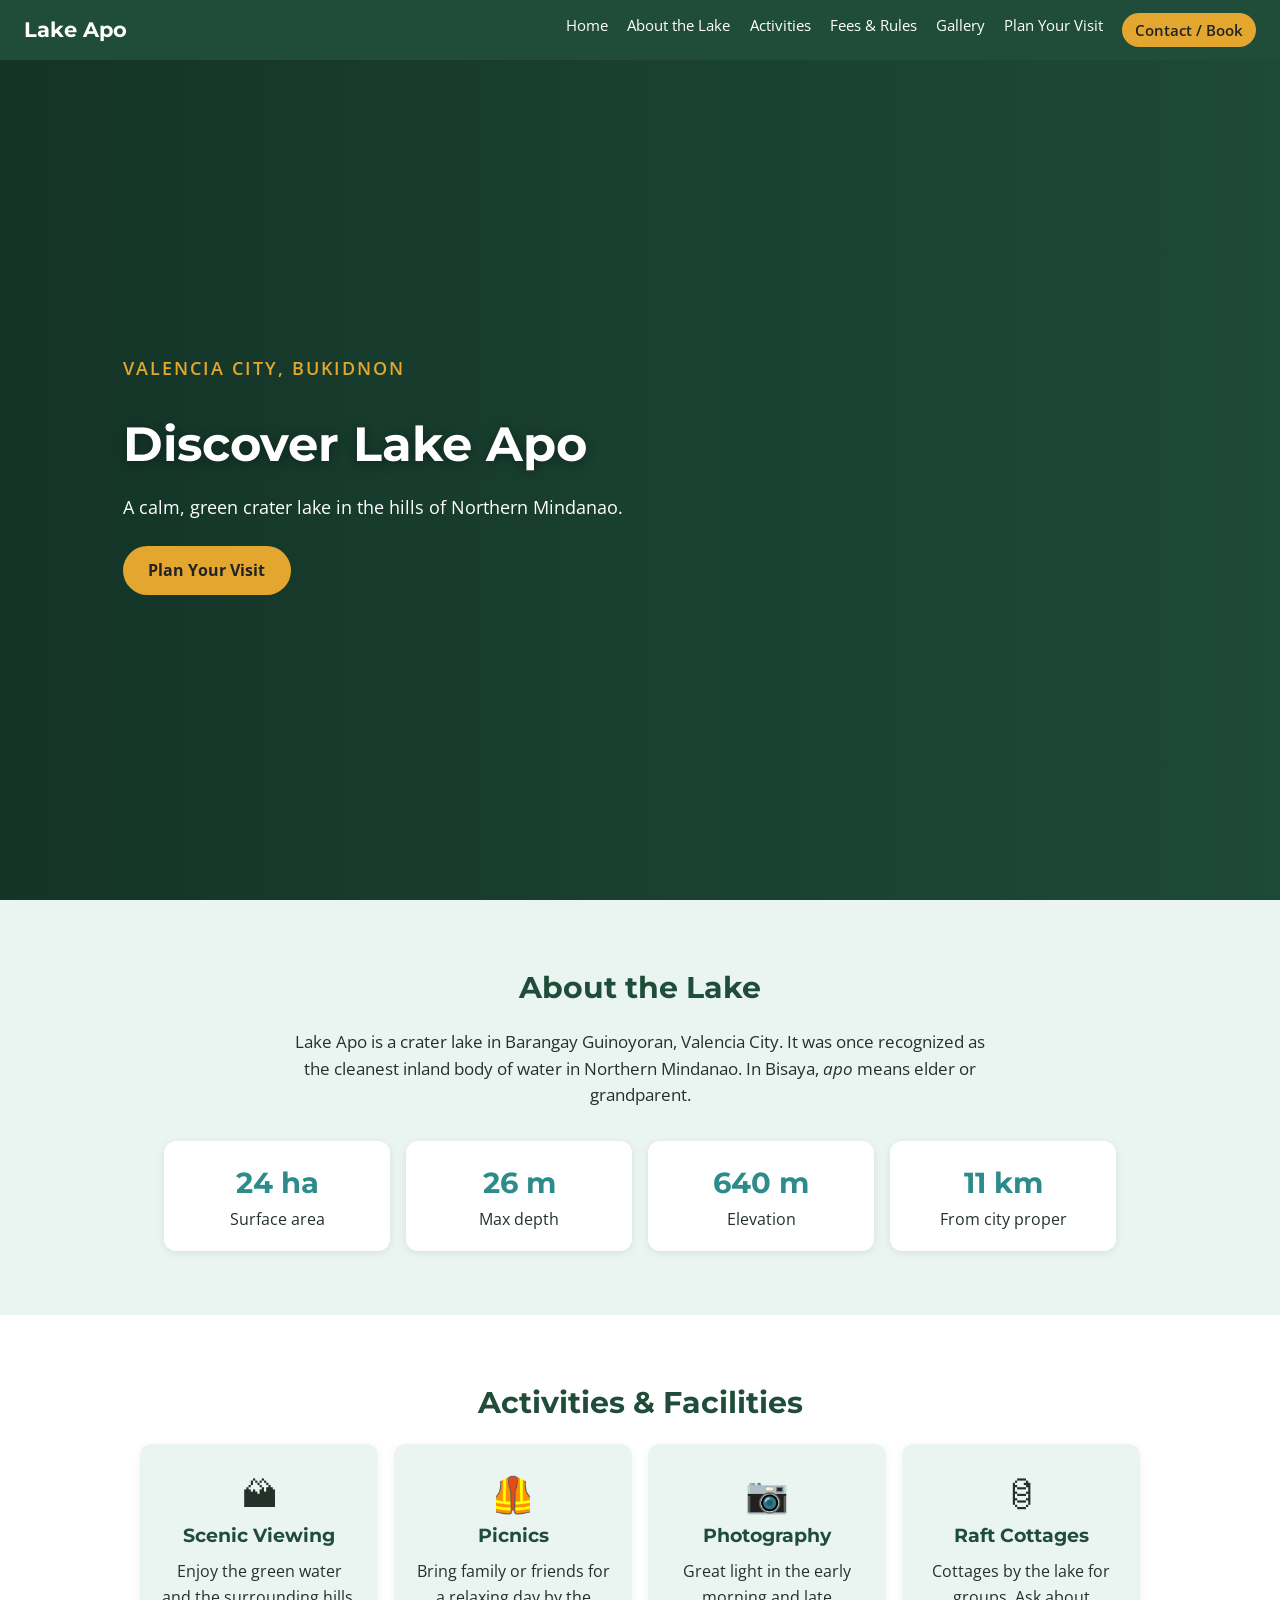
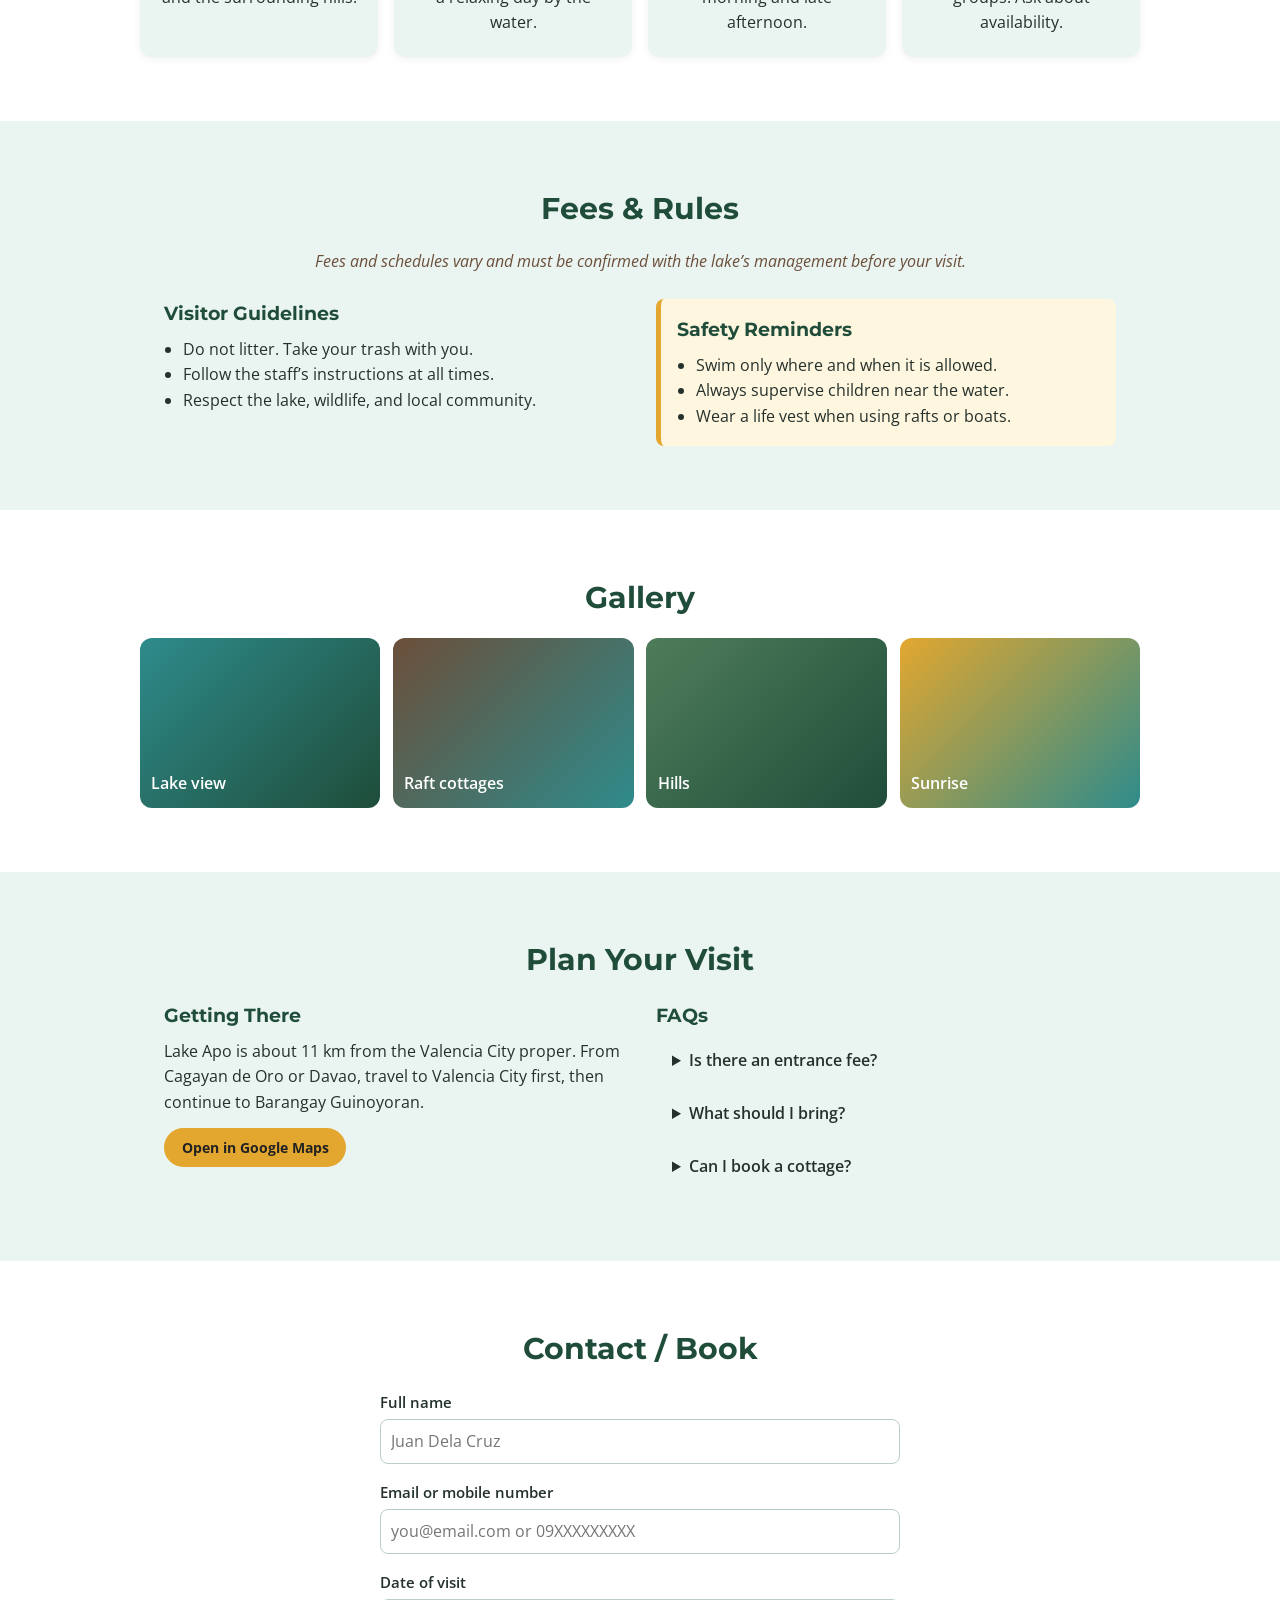
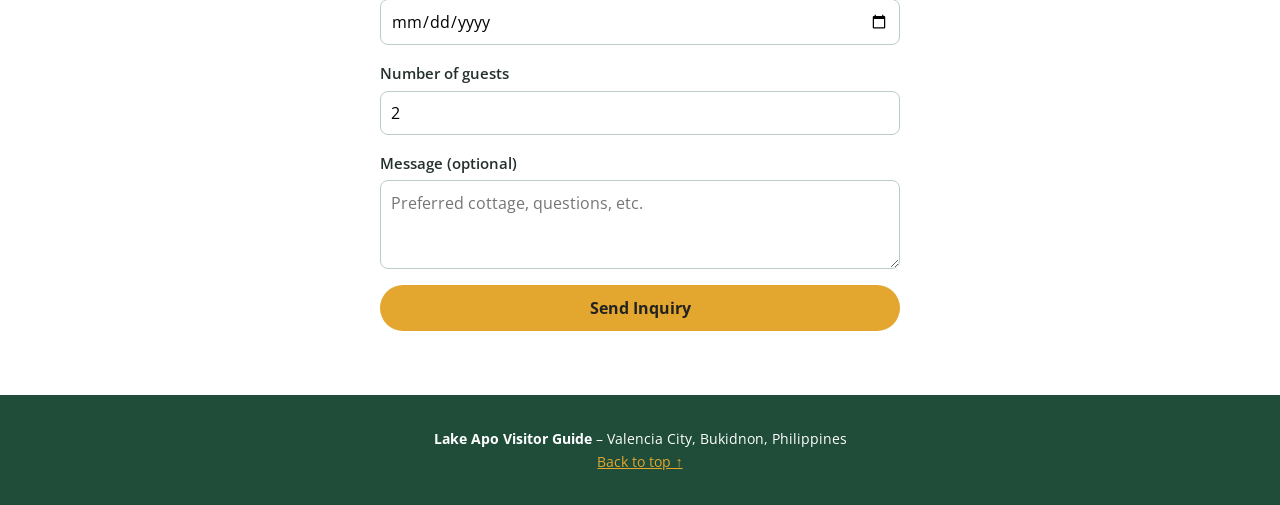
==== index.html @ c7b56034 "homepage and its css" ====
<!DOCTYPE html>
<html lang="en">
<head>
  <meta charset="UTF-8">
  <meta name="viewport" content="width=device-width, initial-scale=1">
  <title>Lake Apo | Visitor Guide – Valencia City, Bukidnon</title>
  <meta name="description" content="Plan your visit to Lake Apo, a crater lake in Valencia City, Bukidnon. Facts, activities, rules, directions, and booking inquiries.">
  <link rel="preconnect" href="https://fonts.googleapis.com">
  <link href="https://fonts.googleapis.com/css2?family=Montserrat:wght@600;700&family=Open+Sans:wght@400;600&display=swap" rel="stylesheet">
  <link rel="stylesheet" href="css/styles.css">
</head>
<body>

  <!-- NAVIGATION -->
  <header class="navbar">
    <a href="#home" class="logo">Lake Apo</a>
    <input type="checkbox" id="menuToggle" class="menu-toggle" aria-label="Toggle menu">
    <label for="menuToggle" class="menu-btn" aria-hidden="true">&#9776;</label>
    <nav id="nav">
      <a href="#home">Home</a>
      <a href="#about">About the Lake</a>
      <a href="#activities">Activities</a>
      <a href="#rules">Fees &amp; Rules</a>
      <a href="#gallery">Gallery</a>
      <a href="#visit">Plan Your Visit</a>
      <a href="#book" class="nav-cta">Contact / Book</a>
    </nav>
  </header>

  <!-- HOME -->
  <section id="home" class="hero">
    <div class="hero-text">
      <p class="tag">Valencia City, Bukidnon</p>
      <h1>Discover Lake Apo</h1>
      <p>A calm, green crater lake in the hills of Northern Mindanao.</p>
      <a href="#book" class="btn">Plan Your Visit</a>
    </div>
  </section>

  <!-- ABOUT -->
  <section id="about" class="section">
    <h2>About the Lake</h2>
    <p class="lead">Lake Apo is a crater lake in Barangay Guinoyoran, Valencia City. It was once recognized as the cleanest inland body of water in Northern Mindanao. In Bisaya, <em>apo</em> means elder or grandparent.</p>
    <div class="facts">
      <div class="fact"><strong>24 ha</strong><span>Surface area</span></div>
      <div class="fact"><strong>26 m</strong><span>Max depth</span></div>
      <div class="fact"><strong>640 m</strong><span>Elevation</span></div>
      <div class="fact"><strong>11 km</strong><span>From city proper</span></div>
    </div>
  </section>

  <!-- ACTIVITIES -->
  <section id="activities" class="section alt">
    <h2>Activities &amp; Facilities</h2>
    <div class="cards">
      <article class="card"><div class="icon">&#127956;</div><h3>Scenic Viewing</h3><p>Enjoy the green water and the surrounding hills.</p></article>
      <article class="card"><div class="icon">&#129466;</div><h3>Picnics</h3><p>Bring family or friends for a relaxing day by the water.</p></article>
      <article class="card"><div class="icon">&#128247;</div><h3>Photography</h3><p>Great light in the early morning and late afternoon.</p></article>
      <article class="card"><div class="icon">&#128738;</div><h3>Raft Cottages</h3><p>Cottages by the lake for groups. Ask about availability.</p></article>
    </div>
  </section>

  <!-- FEES AND RULES -->
  <section id="rules" class="section">
    <h2>Fees &amp; Rules</h2>
    <p class="note">Fees and schedules vary and must be confirmed with the lake’s management before your visit.</p>
    <div class="two-col">
      <div>
        <h3>Visitor Guidelines</h3>
        <ul>
          <li>Do not litter. Take your trash with you.</li>
          <li>Follow the staff’s instructions at all times.</li>
          <li>Respect the lake, wildlife, and local community.</li>
        </ul>
      </div>
      <div class="safety">
        <h3>Safety Reminders</h3>
        <ul>
          <li>Swim only where and when it is allowed.</li>
          <li>Always supervise children near the water.</li>
          <li>Wear a life vest when using rafts or boats.</li>
        </ul>
      </div>
    </div>
  </section>

  <!-- GALLERY -->
  <section id="gallery" class="section alt">
    <h2>Gallery</h2>
    <div class="gallery">
     
      <div class="photo p1">Lake view</div>
      <div class="photo p2">Raft cottages</div>
      <div class="photo p3">Hills</div>
      <div class="photo p4">Sunrise</div>
    </div>
  </section>

  <!-- PLAN YOUR VISIT -->
  <section id="visit" class="section">
    <h2>Plan Your Visit</h2>
    <div class="two-col">
      <div>
        <h3>Getting There</h3>
        <p>Lake Apo is about 11 km from the Valencia City proper. From Cagayan de Oro or Davao, travel to Valencia City first, then continue to Barangay Guinoyoran.</p>
        <a class="btn small" target="_blank" rel="noopener" href="https://www.google.com/maps/search/?api=1&query=Lake+Apo+Valencia+Bukidnon">Open in Google Maps</a>
      </div>
      <div>
        <h3>FAQs</h3>
        <details><summary>Is there an entrance fee?</summary><p>100 pesos per pax</p></details>
        <details><summary>What should I bring?</summary><p>Water, sun protection, extra clothes, and a bag for your trash.</p></details>
        <details><summary>Can I book a cottage?</summary><p>Send an inquiry using the form below.</p></details>
      </div>
    </div>
  </section>

  <!-- CONTACT / BOOK -->
  <section id="book" class="section alt">
    <h2>Contact / Book</h2>
    <form id="bookForm" action="#thanks" method="get">
      <label>Full name
        <input type="text" id="name" name="name" placeholder="Juan Dela Cruz" required minlength="2">
      </label>
      <label>Email or mobile number
        <input type="text" id="contact" name="contact" placeholder="you@email.com or 09XXXXXXXXX" required minlength="5">
      </label>
      <label>Date of visit
        <input type="date" id="date" name="date" required>
      </label>
      <label>Number of guests
        <input type="number" id="guests" name="guests" min="1" max="100" value="2" required>
      </label>
      <label>Message (optional)
        <textarea id="message" name="message" rows="3" placeholder="Preferred cottage, questions, etc."></textarea>
      </label>
      <button type="submit" class="btn">Send Inquiry</button>
      <p id="thanks" role="status">Thank you! Your inquiry form was submitted (demo only &ndash; no data is sent). The lake&rsquo;s management would confirm availability.</p>
    </form>
  </section>

  <!-- FOOTER -->
  <footer>
    <p><strong>Lake Apo Visitor Guide</strong> – Valencia City, Bukidnon, Philippines</p>
    <p><a href="#home">Back to top &uarr;</a></p>
  </footer>

</body>
</html>
---- css/styles.css ----
:root{
  --green:#1F4D3A; --teal:#2E8B8B; --mist:#EAF4F1; --gold:#E3A72F; --brown:#6B4F3A; --text:#24312b;
}
*{box-sizing:border-box;margin:0;padding:0}
html{scroll-behavior:smooth;scroll-padding-top:70px}
body{font-family:'Open Sans',Arial,sans-serif;color:var(--text);background:var(--mist);line-height:1.6}
h1,h2,h3,.logo{font-family:'Montserrat',Arial,sans-serif}
a{color:var(--teal)}

/* Navbar */
.navbar{position:fixed;top:0;left:0;right:0;z-index:10;display:flex;justify-content:space-between;align-items:center;
  background:var(--green);padding:.8rem 1.5rem;flex-wrap:wrap}
.logo{color:#fff;text-decoration:none;font-size:1.3rem;font-weight:700}
nav{display:flex;gap:1.2rem}
nav a{color:#fff;text-decoration:none;font-size:.95rem}
nav a:hover{color:var(--gold)}
.nav-cta{background:var(--gold);color:#222!important;padding:.3rem .8rem;border-radius:20px;font-weight:600}
.menu-toggle{position:absolute;opacity:0;pointer-events:none}
.menu-btn{display:none;color:#fff;font-size:1.8rem;cursor:pointer;line-height:1}
.menu-toggle:focus-visible+.menu-btn{outline:2px solid var(--gold)}

/* Hero */
.hero{min-height:100vh;display:flex;align-items:center;padding:6rem 1.5rem 3rem;
  background:linear-gradient(90deg,rgba(15,42,31,.72) 0%,rgba(15,42,31,.35) 55%,rgba(15,42,31,.1) 100%),
  url('images/lake-apo-bg.svg') center/cover no-repeat,#1F4D3A;color:#fff}
.hero-text{max-width:650px;margin:0 auto 0 8%}
.tag{text-transform:uppercase;letter-spacing:2px;font-size:.85rem;color:var(--gold);font-weight:600}
.hero h1{font-size:3rem;margin:.3rem 0 .6rem;text-shadow:0 2px 12px rgba(0,0,0,.35)}
.hero p{font-size:1.15rem;margin-bottom:1.5rem}

/* Buttons */
.btn{display:inline-block;background:var(--gold);color:#222;border:none;padding:.75rem 1.6rem;border-radius:30px;
  font-weight:700;text-decoration:none;cursor:pointer;font-size:1rem;font-family:inherit}
.btn:hover{background:#f0b94a}
.btn.small{padding:.5rem 1.1rem;font-size:.9rem;margin-top:.8rem}

/* Sections */
.section{padding:4rem 1.5rem;max-width:1000px;margin:0 auto}
.alt{background:#fff;max-width:none}
.alt>*{max-width:1000px;margin-left:auto;margin-right:auto}
h2{color:var(--green);font-size:1.9rem;margin-bottom:1rem;text-align:center}
h3{color:var(--green);margin-bottom:.5rem}
.lead{text-align:center;max-width:700px;margin:0 auto 2rem;font-size:1.05rem}
.note{text-align:center;font-style:italic;margin-bottom:1.5rem;color:var(--brown)}

.facts{display:grid;grid-template-columns:repeat(4,1fr);gap:1rem}
.fact{background:#fff;border-radius:12px;padding:1.2rem;text-align:center;box-shadow:0 2px 8px rgba(0,0,0,.08)}
.fact strong{display:block;font-size:1.8rem;color:var(--teal);font-family:'Montserrat',Arial,sans-serif}

.cards{display:grid;grid-template-columns:repeat(4,1fr);gap:1rem}
.card{background:var(--mist);border-radius:12px;padding:1.3rem;text-align:center;box-shadow:0 2px 8px rgba(0,0,0,.06)}
.icon{font-size:2.2rem}

.two-col{display:grid;grid-template-columns:1fr 1fr;gap:2rem}
ul{padding-left:1.2rem}
.safety{background:#fff6e0;border-left:5px solid var(--gold);padding:1rem;border-radius:8px}

/* Gallery (placeholders) */
.gallery{display:grid;grid-template-columns:repeat(4,1fr);gap:.8rem}
.photo{height:170px;border-radius:12px;color:#fff;display:flex;align-items:flex-end;padding:.7rem;font-weight:600}
.gallery img{width:100%;height:170px;object-fit:cover;border-radius:12px}
.p1{background:linear-gradient(135deg,#2E8B8B,#1F4D3A)}
.p2{background:linear-gradient(135deg,#6B4F3A,#2E8B8B)}
.p3{background:linear-gradient(135deg,#4f7d5a,#1F4D3A)}
.p4{background:linear-gradient(135deg,#E3A72F,#2E8B8B)}

details{background:var(--mist);border-radius:8px;padding:.6rem 1rem;margin-bottom:.5rem}
summary{cursor:pointer;font-weight:600}

/* Form */
form{max-width:520px!important;display:grid;gap:1rem}
label{display:grid;gap:.3rem;font-weight:600;font-size:.95rem}
input,textarea{padding:.65rem;border:1px solid #b9cfc6;border-radius:8px;font-family:inherit;font-size:1rem}
input:focus,textarea:focus{outline:2px solid var(--teal)}
input:user-invalid,textarea:user-invalid{border-color:#c0392b}
#thanks{display:none;font-weight:600;color:var(--green)}
#thanks:target{display:block}

footer{background:var(--green);color:#fff;text-align:center;padding:2rem 1rem;font-size:.9rem}
footer a{color:var(--gold)}

/* Tablet / Mobile */
@media (max-width:800px){
  .facts,.cards,.gallery{grid-template-columns:repeat(2,1fr)}
  .two-col{grid-template-columns:1fr}
  .hero h1{font-size:2.2rem}
  .hero-text{margin:0 auto}
  .menu-btn{display:block}
  nav{display:none;flex-direction:column;width:100%;padding:.8rem 0;gap:.8rem}
  .menu-toggle:checked~nav{display:flex}
}
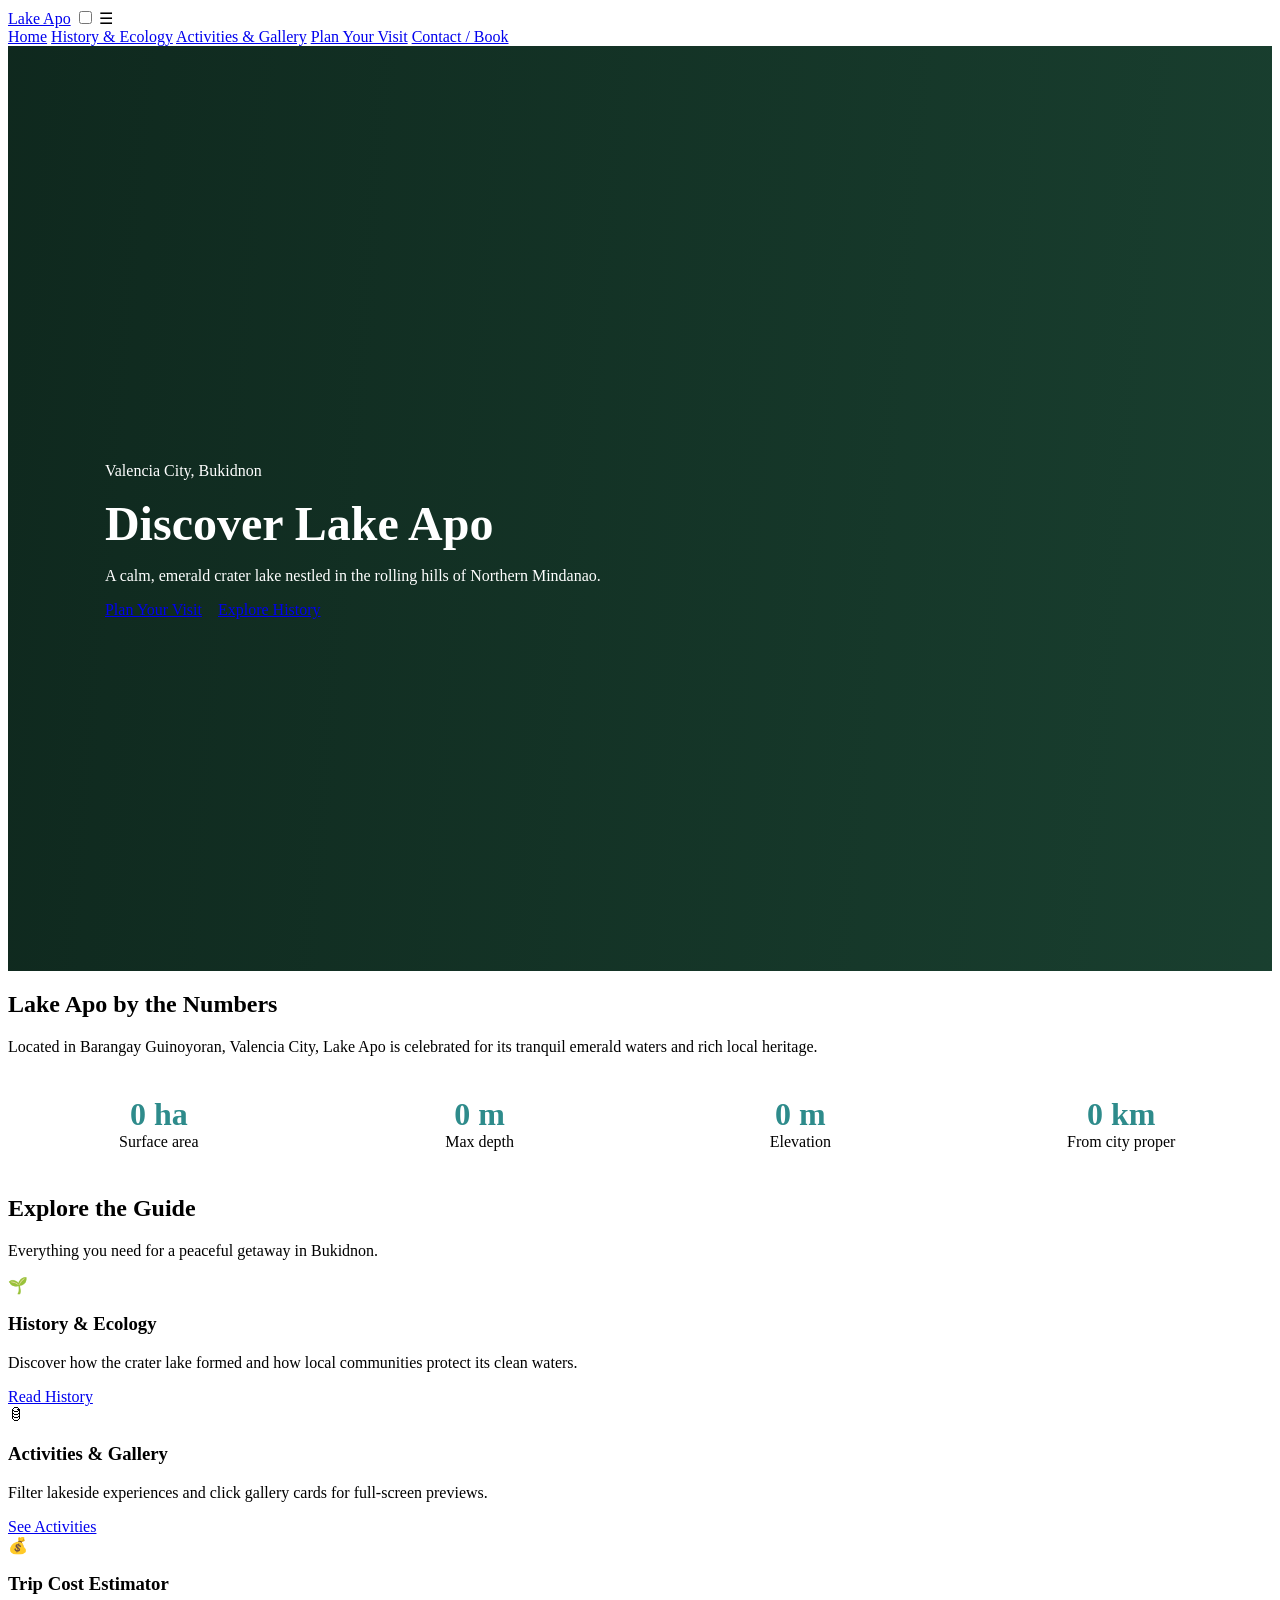
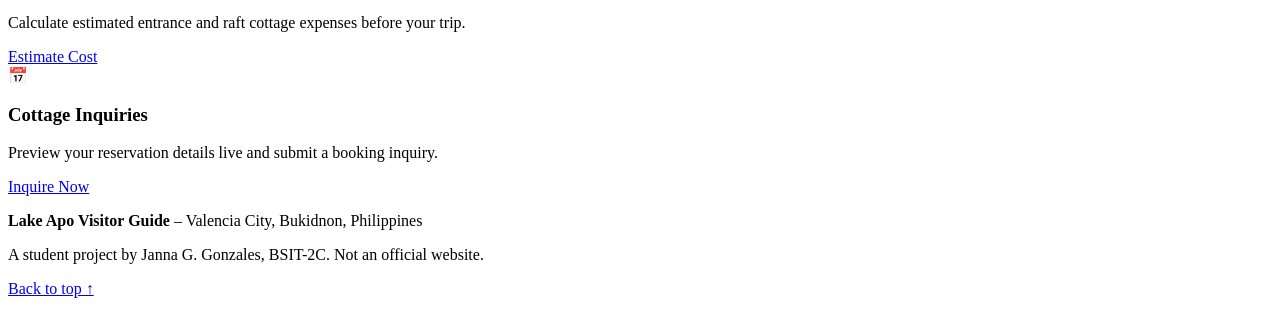
==== commit 90d6716a: "change initial home page, connecting history & ecology page, and add gitignore" ====
--- a/index.html
+++ b/index.html
@@ -4,144 +4,86 @@
   <meta charset="UTF-8">
   <meta name="viewport" content="width=device-width, initial-scale=1">
   <title>Lake Apo | Visitor Guide – Valencia City, Bukidnon</title>
-  <meta name="description" content="Plan your visit to Lake Apo, a crater lake in Valencia City, Bukidnon. Facts, activities, rules, directions, and booking inquiries.">
+  <meta name="description" content="Discover Lake Apo, a serene crater lake in Valencia City, Bukidnon. Explore activities, history, visitor guidelines, and plan your trip.">
   <link rel="preconnect" href="https://fonts.googleapis.com">
   <link href="https://fonts.googleapis.com/css2?family=Montserrat:wght@600;700&family=Open+Sans:wght@400;600&display=swap" rel="stylesheet">
   <link rel="stylesheet" href="css/styles.css">
 </head>
 <body>
 
-  <!-- NAVIGATION -->
   <header class="navbar">
-    <a href="#home" class="logo">Lake Apo</a>
+    <a href="index.html" class="logo">Lake Apo</a>
     <input type="checkbox" id="menuToggle" class="menu-toggle" aria-label="Toggle menu">
     <label for="menuToggle" class="menu-btn" aria-hidden="true">&#9776;</label>
     <nav id="nav">
-      <a href="#home">Home</a>
-      <a href="#about">About the Lake</a>
-      <a href="#activities">Activities</a>
-      <a href="#rules">Fees &amp; Rules</a>
-      <a href="#gallery">Gallery</a>
-      <a href="#visit">Plan Your Visit</a>
-      <a href="#book" class="nav-cta">Contact / Book</a>
+      <a href="index.html" class="active">Home</a>
+      <a href="history&ecology.html">History &amp; Ecology</a>
+      <a href="activities.html">Activities &amp; Gallery</a>
+      <a href="visit.html">Plan Your Visit</a>
+      <a href="contact.html" class="nav-cta">Contact / Book</a>
     </nav>
   </header>
 
-  <!-- HOME -->
-  <section id="home" class="hero">
-    <div class="hero-text">
-      <p class="tag">Valencia City, Bukidnon</p>
-      <h1>Discover Lake Apo</h1>
-      <p>A calm, green crater lake in the hills of Northern Mindanao.</p>
-      <a href="#book" class="btn">Plan Your Visit</a>
-    </div>
-  </section>
+  <main>
+    <section class="hero">
+      <div class="hero-text">
+        <p class="tag">Valencia City, Bukidnon</p>
+        <h1>Discover Lake Apo</h1>
+        <p>A calm, emerald crater lake nestled in the rolling hills of Northern Mindanao.</p>
+        <div class="hero-buttons">
+          <a href="visit.html" class="btn">Plan Your Visit</a>
+          <a href="history&ecology.html" class="btn outline">Explore History</a>
+        </div>
+      </div>
+    </section>
 
-  <!-- ABOUT -->
-  <section id="about" class="section">
-    <h2>About the Lake</h2>
-    <p class="lead">Lake Apo is a crater lake in Barangay Guinoyoran, Valencia City. It was once recognized as the cleanest inland body of water in Northern Mindanao. In Bisaya, <em>apo</em> means elder or grandparent.</p>
-    <div class="facts">
-      <div class="fact"><strong>24 ha</strong><span>Surface area</span></div>
-      <div class="fact"><strong>26 m</strong><span>Max depth</span></div>
-      <div class="fact"><strong>640 m</strong><span>Elevation</span></div>
-      <div class="fact"><strong>11 km</strong><span>From city proper</span></div>
-    </div>
-  </section>
+    <section class="section reveal">
+      <h2>Lake Apo by the Numbers</h2>
+      <p class="lead">Located in Barangay Guinoyoran, Valencia City, Lake Apo is celebrated for its tranquil emerald waters and rich local heritage.</p>
+      <div class="facts">
+        <div class="fact"><strong class="counter" data-target="24" data-suffix=" ha">0 ha</strong><span>Surface area</span></div>
+        <div class="fact"><strong class="counter" data-target="26" data-suffix=" m">0 m</strong><span>Max depth</span></div>
+        <div class="fact"><strong class="counter" data-target="640" data-suffix=" m">0 m</strong><span>Elevation</span></div>
+        <div class="fact"><strong class="counter" data-target="11" data-suffix=" km">0 km</strong><span>From city proper</span></div>
+      </div>
+    </section>
 
-  <!-- ACTIVITIES -->
-  <section id="activities" class="section alt">
-    <h2>Activities &amp; Facilities</h2>
-    <div class="cards">
-      <article class="card"><div class="icon">&#127956;</div><h3>Scenic Viewing</h3><p>Enjoy the green water and the surrounding hills.</p></article>
-      <article class="card"><div class="icon">&#129466;</div><h3>Picnics</h3><p>Bring family or friends for a relaxing day by the water.</p></article>
-      <article class="card"><div class="icon">&#128247;</div><h3>Photography</h3><p>Great light in the early morning and late afternoon.</p></article>
-      <article class="card"><div class="icon">&#128738;</div><h3>Raft Cottages</h3><p>Cottages by the lake for groups. Ask about availability.</p></article>
-    </div>
-  </section>
+    <section class="section alt reveal">
+      <h2>Explore the Guide</h2>
+      <p class="lead">Everything you need for a peaceful getaway in Bukidnon.</p>
+      <div class="cards">
+        <article class="card">
+          <div class="icon">&#127793;</div>
+          <h3>History &amp; Ecology</h3>
+          <p>Discover how the crater lake formed and how local communities protect its clean waters.</p>
+          <a href="history&ecology.html" class="btn small">Read History</a>
+        </article>
+        <article class="card">
+          <div class="icon">&#128738;</div>
+          <h3>Activities &amp; Gallery</h3>
+          <p>Filter lakeside experiences and click gallery cards for full-screen previews.</p>
+          <a href="activities.html" class="btn small">See Activities</a>
+        </article>
+        <article class="card">
+          <div class="icon">&#128176;</div>
+          <h3>Trip Cost Estimator</h3>
+          <p>Calculate estimated entrance and raft cottage expenses before your trip.</p>
+          <a href="visit.html" class="btn small">Estimate Cost</a>
+        </article>
+        <article class="card">
+          <div class="icon">&#128197;</div>
+          <h3>Cottage Inquiries</h3>
+          <p>Preview your reservation details live and submit a booking inquiry.</p>
+          <a href="contact.html" class="btn small">Inquire Now</a>
+        </article>
+      </div>
+    </section>
+  </main>
 
-  <!-- FEES AND RULES -->
-  <section id="rules" class="section">
-    <h2>Fees &amp; Rules</h2>
-    <p class="note">Fees and schedules vary and must be confirmed with the lake’s management before your visit.</p>
-    <div class="two-col">
-      <div>
-        <h3>Visitor Guidelines</h3>
-        <ul>
-          <li>Do not litter. Take your trash with you.</li>
-          <li>Follow the staff’s instructions at all times.</li>
-          <li>Respect the lake, wildlife, and local community.</li>
-        </ul>
-      </div>
-      <div class="safety">
-        <h3>Safety Reminders</h3>
-        <ul>
-          <li>Swim only where and when it is allowed.</li>
-          <li>Always supervise children near the water.</li>
-          <li>Wear a life vest when using rafts or boats.</li>
-        </ul>
-      </div>
-    </div>
-  </section>
-
-  <!-- GALLERY -->
-  <section id="gallery" class="section alt">
-    <h2>Gallery</h2>
-    <div class="gallery">
-     
-      <div class="photo p1">Lake view</div>
-      <div class="photo p2">Raft cottages</div>
-      <div class="photo p3">Hills</div>
-      <div class="photo p4">Sunrise</div>
-    </div>
-  </section>
-
-  <!-- PLAN YOUR VISIT -->
-  <section id="visit" class="section">
-    <h2>Plan Your Visit</h2>
-    <div class="two-col">
-      <div>
-        <h3>Getting There</h3>
-        <p>Lake Apo is about 11 km from the Valencia City proper. From Cagayan de Oro or Davao, travel to Valencia City first, then continue to Barangay Guinoyoran.</p>
-        <a class="btn small" target="_blank" rel="noopener" href="https://www.google.com/maps/search/?api=1&query=Lake+Apo+Valencia+Bukidnon">Open in Google Maps</a>
-      </div>
-      <div>
-        <h3>FAQs</h3>
-        <details><summary>Is there an entrance fee?</summary><p>100 pesos per pax</p></details>
-        <details><summary>What should I bring?</summary><p>Water, sun protection, extra clothes, and a bag for your trash.</p></details>
-        <details><summary>Can I book a cottage?</summary><p>Send an inquiry using the form below.</p></details>
-      </div>
-    </div>
-  </section>
-
-  <!-- CONTACT / BOOK -->
-  <section id="book" class="section alt">
-    <h2>Contact / Book</h2>
-    <form id="bookForm" action="#thanks" method="get">
-      <label>Full name
-        <input type="text" id="name" name="name" placeholder="Juan Dela Cruz" required minlength="2">
-      </label>
-      <label>Email or mobile number
-        <input type="text" id="contact" name="contact" placeholder="you@email.com or 09XXXXXXXXX" required minlength="5">
-      </label>
-      <label>Date of visit
-        <input type="date" id="date" name="date" required>
-      </label>
-      <label>Number of guests
-        <input type="number" id="guests" name="guests" min="1" max="100" value="2" required>
-      </label>
-      <label>Message (optional)
-        <textarea id="message" name="message" rows="3" placeholder="Preferred cottage, questions, etc."></textarea>
-      </label>
-      <button type="submit" class="btn">Send Inquiry</button>
-      <p id="thanks" role="status">Thank you! Your inquiry form was submitted (demo only &ndash; no data is sent). The lake&rsquo;s management would confirm availability.</p>
-    </form>
-  </section>
-
-  <!-- FOOTER -->
   <footer>
     <p><strong>Lake Apo Visitor Guide</strong> – Valencia City, Bukidnon, Philippines</p>
-    <p><a href="#home">Back to top &uarr;</a></p>
+    <p>A student project by Janna G. Gonzales, BSIT-2C. Not an official website.</p>
+    <p><a href="#">Back to top &uarr;</a></p>
   </footer>
 
 </body>
--- a/css/styles.css
+++ b/css/styles.css
@@ -1,91 +1,56 @@
-:root{
-  --green:#1F4D3A; --teal:#2E8B8B; --mist:#EAF4F1; --gold:#E3A72F; --brown:#6B4F3A; --text:#24312b;
+:root {
+  --green: #1F4D3A;
+  --dark-green: #122e22;
+  --teal: #2E8B8B;
+  --mist: #EAF4F1;
+  --gold: #E3A72F;
+  --text: #24312b;
 }
-*{box-sizing:border-box;margin:0;padding:0}
-html{scroll-behavior:smooth;scroll-padding-top:70px}
-body{font-family:'Open Sans',Arial,sans-serif;color:var(--text);background:var(--mist);line-height:1.6}
-h1,h2,h3,.logo{font-family:'Montserrat',Arial,sans-serif}
-a{color:var(--teal)}
 
-/* Navbar */
-.navbar{position:fixed;top:0;left:0;right:0;z-index:10;display:flex;justify-content:space-between;align-items:center;
-  background:var(--green);padding:.8rem 1.5rem;flex-wrap:wrap}
-.logo{color:#fff;text-decoration:none;font-size:1.3rem;font-weight:700}
-nav{display:flex;gap:1.2rem}
-nav a{color:#fff;text-decoration:none;font-size:.95rem}
-nav a:hover{color:var(--gold)}
-.nav-cta{background:var(--gold);color:#222!important;padding:.3rem .8rem;border-radius:20px;font-weight:600}
-.menu-toggle{position:absolute;opacity:0;pointer-events:none}
-.menu-btn{display:none;color:#fff;font-size:1.8rem;cursor:pointer;line-height:1}
-.menu-toggle:focus-visible+.menu-btn{outline:2px solid var(--gold)}
+.hero {
+  min-height: 85vh;
+  display: flex;
+  align-items: center;
+  padding: 6.5rem 1.5rem 3.5rem;
+  background: linear-gradient(95deg, rgba(12, 34, 25, 0.85), rgba(18, 46, 34, 0.45)),
+    url('../image/lake-apo-bg.svg') center/cover no-repeat, var(--green);
+  color: #fff;
+}
 
-/* Hero */
-.hero{min-height:100vh;display:flex;align-items:center;padding:6rem 1.5rem 3rem;
-  background:linear-gradient(90deg,rgba(15,42,31,.72) 0%,rgba(15,42,31,.35) 55%,rgba(15,42,31,.1) 100%),
-  url('images/lake-apo-bg.svg') center/cover no-repeat,#1F4D3A;color:#fff}
-.hero-text{max-width:650px;margin:0 auto 0 8%}
-.tag{text-transform:uppercase;letter-spacing:2px;font-size:.85rem;color:var(--gold);font-weight:600}
-.hero h1{font-size:3rem;margin:.3rem 0 .6rem;text-shadow:0 2px 12px rgba(0,0,0,.35)}
-.hero p{font-size:1.15rem;margin-bottom:1.5rem}
+.hero-text {
+  max-width: 640px;
+  margin-left: 6%;
+}
 
-/* Buttons */
-.btn{display:inline-block;background:var(--gold);color:#222;border:none;padding:.75rem 1.6rem;border-radius:30px;
-  font-weight:700;text-decoration:none;cursor:pointer;font-size:1rem;font-family:inherit}
-.btn:hover{background:#f0b94a}
-.btn.small{padding:.5rem 1.1rem;font-size:.9rem;margin-top:.8rem}
+.hero h1 {
+  font-size: 3rem;
+  margin: 0.4rem 0 0.8rem;
+  line-height: 1.15;
+}
 
-/* Sections */
-.section{padding:4rem 1.5rem;max-width:1000px;margin:0 auto}
-.alt{background:#fff;max-width:none}
-.alt>*{max-width:1000px;margin-left:auto;margin-right:auto}
-h2{color:var(--green);font-size:1.9rem;margin-bottom:1rem;text-align:center}
-h3{color:var(--green);margin-bottom:.5rem}
-.lead{text-align:center;max-width:700px;margin:0 auto 2rem;font-size:1.05rem}
-.note{text-align:center;font-style:italic;margin-bottom:1.5rem;color:var(--brown)}
+.hero-buttons {
+  display: flex;
+  gap: 1rem;
+  flex-wrap: wrap;
+}
 
-.facts{display:grid;grid-template-columns:repeat(4,1fr);gap:1rem}
-.fact{background:#fff;border-radius:12px;padding:1.2rem;text-align:center;box-shadow:0 2px 8px rgba(0,0,0,.08)}
-.fact strong{display:block;font-size:1.8rem;color:var(--teal);font-family:'Montserrat',Arial,sans-serif}
+.facts {
+  display: grid;
+  grid-template-columns: repeat(4, 1fr);
+  gap: 1.2rem;
+}
 
-.cards{display:grid;grid-template-columns:repeat(4,1fr);gap:1rem}
-.card{background:var(--mist);border-radius:12px;padding:1.3rem;text-align:center;box-shadow:0 2px 8px rgba(0,0,0,.06)}
-.icon{font-size:2.2rem}
+.fact {
+  background: #fff;
+  border-radius: 14px;
+  padding: 1.5rem 1.2rem;
+  text-align: center;
+}
 
-.two-col{display:grid;grid-template-columns:1fr 1fr;gap:2rem}
-ul{padding-left:1.2rem}
-.safety{background:#fff6e0;border-left:5px solid var(--gold);padding:1rem;border-radius:8px}
+.fact strong {
+  display: block;
+  font-size: 2rem;
+  color: var(--teal);
+}
 
-/* Gallery (placeholders) */
-.gallery{display:grid;grid-template-columns:repeat(4,1fr);gap:.8rem}
-.photo{height:170px;border-radius:12px;color:#fff;display:flex;align-items:flex-end;padding:.7rem;font-weight:600}
-.gallery img{width:100%;height:170px;object-fit:cover;border-radius:12px}
-.p1{background:linear-gradient(135deg,#2E8B8B,#1F4D3A)}
-.p2{background:linear-gradient(135deg,#6B4F3A,#2E8B8B)}
-.p3{background:linear-gradient(135deg,#4f7d5a,#1F4D3A)}
-.p4{background:linear-gradient(135deg,#E3A72F,#2E8B8B)}
-
-details{background:var(--mist);border-radius:8px;padding:.6rem 1rem;margin-bottom:.5rem}
-summary{cursor:pointer;font-weight:600}
-
-/* Form */
-form{max-width:520px!important;display:grid;gap:1rem}
-label{display:grid;gap:.3rem;font-weight:600;font-size:.95rem}
-input,textarea{padding:.65rem;border:1px solid #b9cfc6;border-radius:8px;font-family:inherit;font-size:1rem}
-input:focus,textarea:focus{outline:2px solid var(--teal)}
-input:user-invalid,textarea:user-invalid{border-color:#c0392b}
-#thanks{display:none;font-weight:600;color:var(--green)}
-#thanks:target{display:block}
-
-footer{background:var(--green);color:#fff;text-align:center;padding:2rem 1rem;font-size:.9rem}
-footer a{color:var(--gold)}
-
-/* Tablet / Mobile */
-@media (max-width:800px){
-  .facts,.cards,.gallery{grid-template-columns:repeat(2,1fr)}
-  .two-col{grid-template-columns:1fr}
-  .hero h1{font-size:2.2rem}
-  .hero-text{margin:0 auto}
-  .menu-btn{display:block}
-  nav{display:none;flex-direction:column;width:100%;padding:.8rem 0;gap:.8rem}
-  .menu-toggle:checked~nav{display:flex}
-}+/* ongoing */
